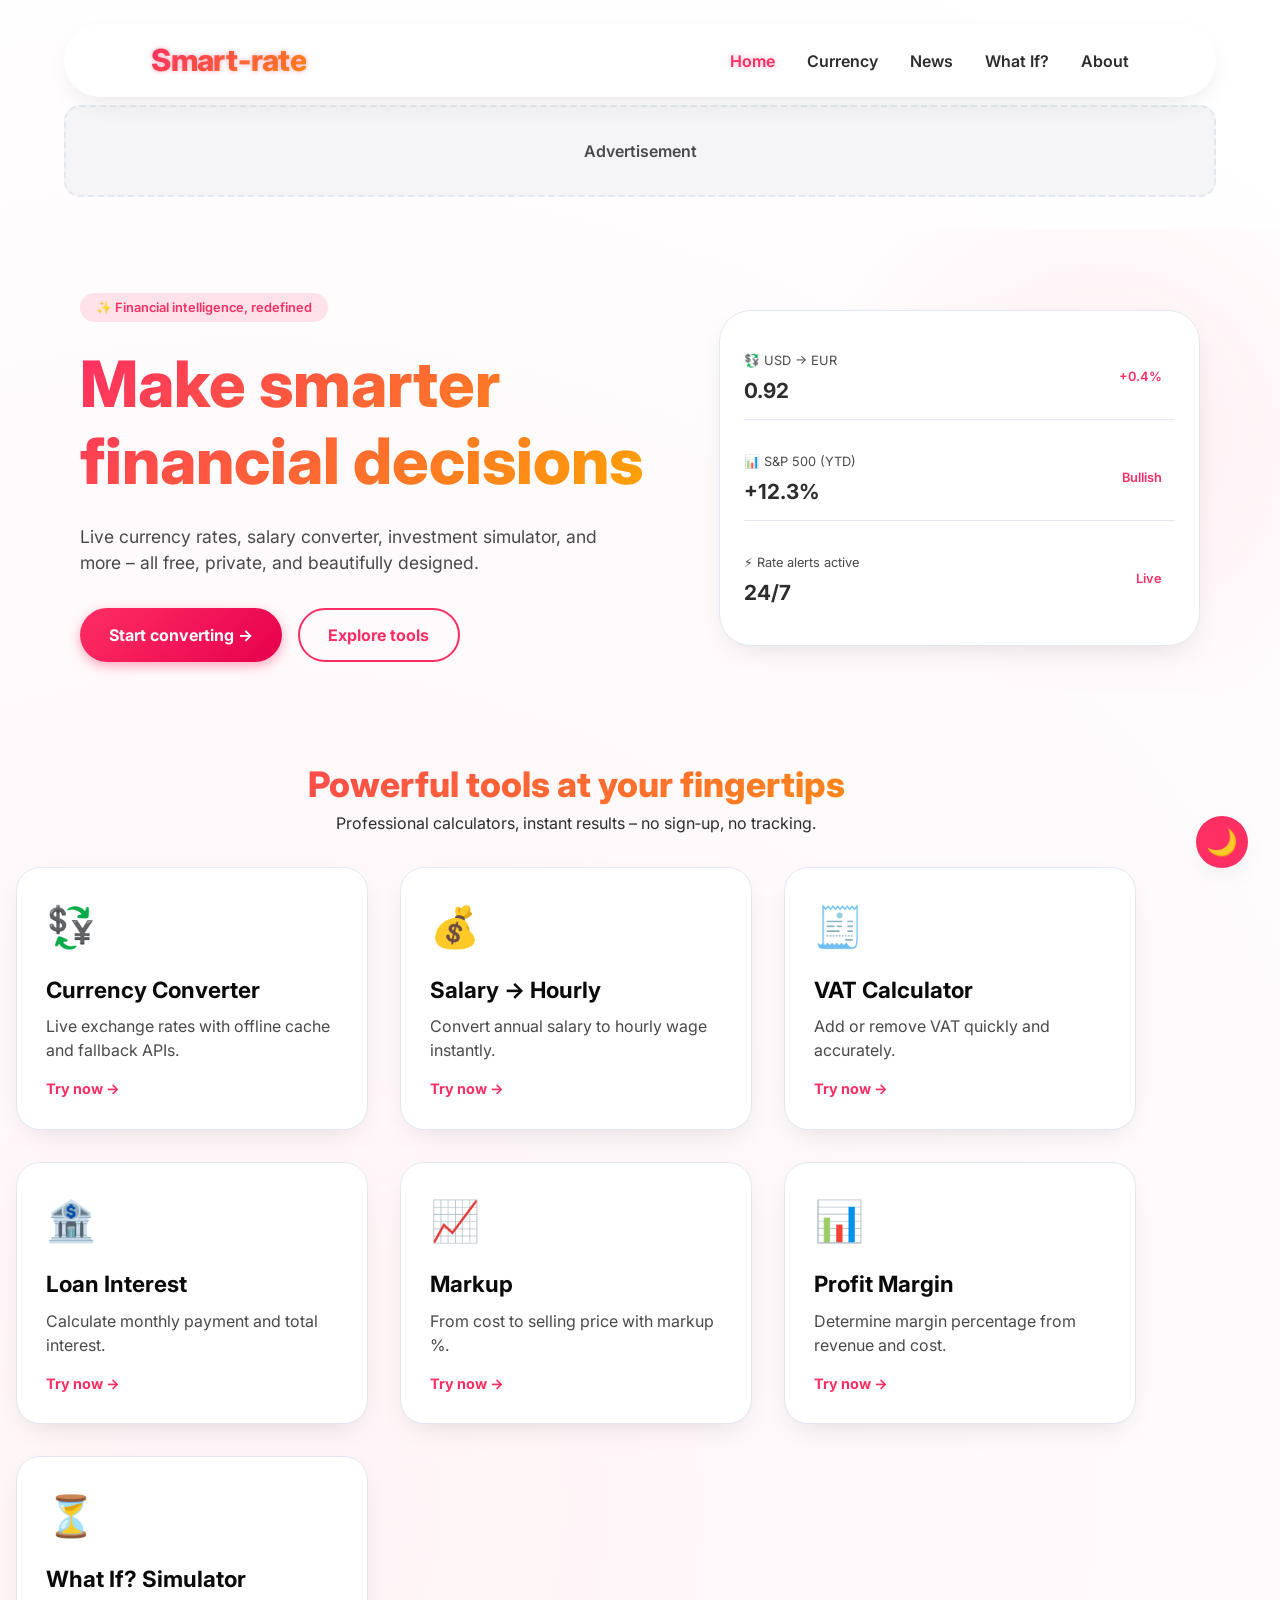
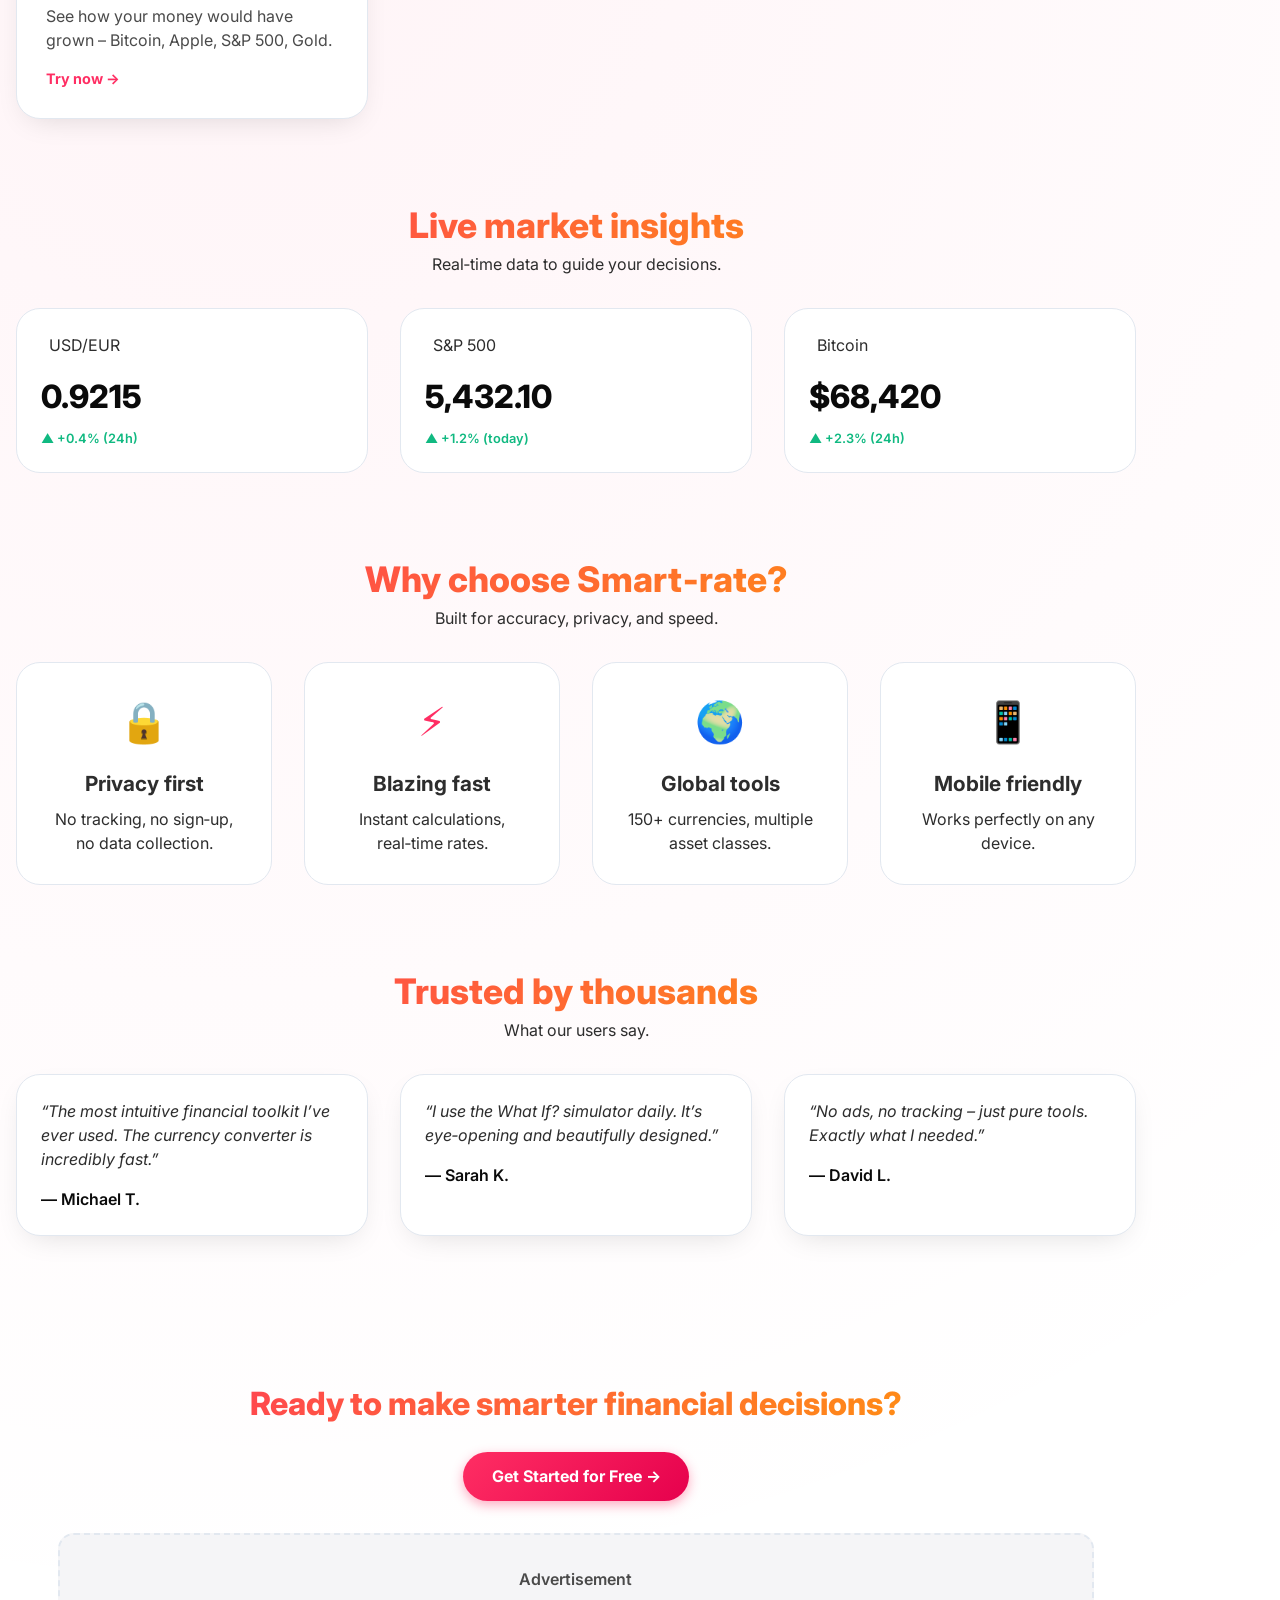
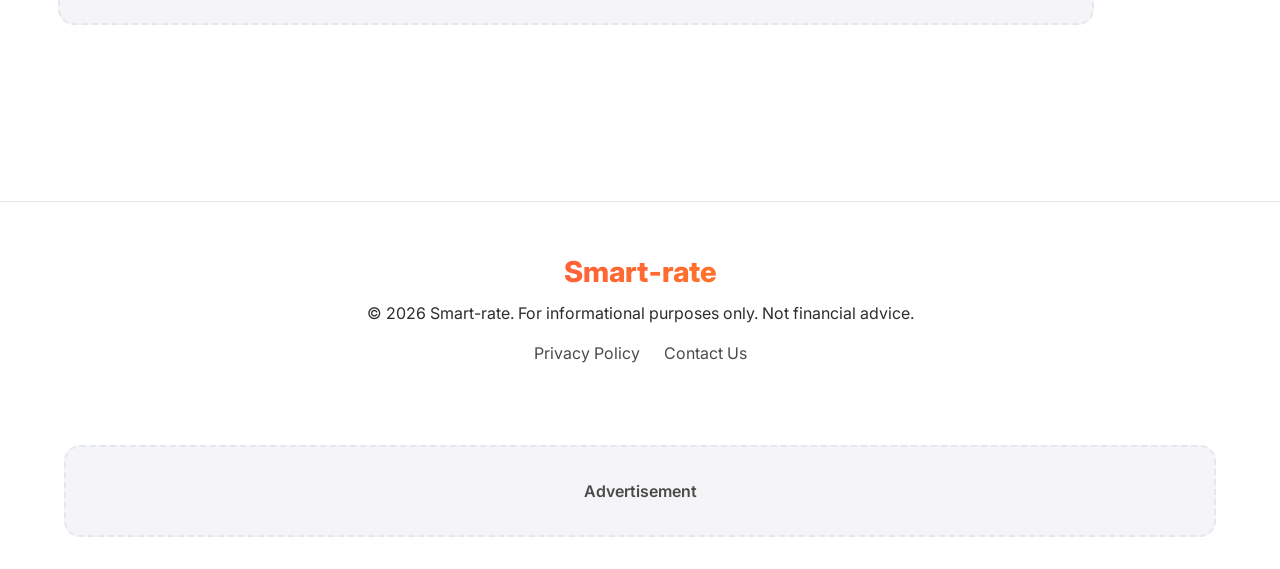
==== index.html @ b4e2e006 "Add files via upload" ====
<!DOCTYPE html>
<html lang="en">
<head>
    <meta charset="UTF-8">
    <meta name="viewport" content="width=device-width, initial-scale=1.0, viewport-fit=cover">
    <title>Smart‑rate – Premium Financial Tools</title>
    <meta name="description" content="Smart‑rate: next‑gen financial calculators, currency converter, investment simulator, and real‑time insights. Beautiful, fast, privacy‑first.">
    <link rel="canonical" href="https://www.smart-rate.com/">
    <meta property="og:title" content="Smart‑rate – Financial Tools">
    <meta property="og:description" content="Free currency converter, financial calculators and investment simulator.">
    <meta name="keywords" content="currency converter, financial calculators, salary to hourly, VAT calculator, loan interest calculator, markup calculator, profit margin, investment simulator, crypto news, free finance tools">
    <!-- ADSENSE_VERIFICATION_CODE_HERE -->
    <link rel="preconnect" href="https://fonts.googleapis.com">
    <link rel="preconnect" href="https://fonts.gstatic.com" crossorigin>
    <link href="https://fonts.googleapis.com/css2?family=Inter:opsz,wght@14..32,300;14..32,400;14..32,500;14..32,600;14..32,700;14..32,800&display=swap" rel="stylesheet">
    <link rel="stylesheet" href="style.css">
    <style>
        /* ===== NEW HOMEPAGE – PREMIUM 2026 FINTECH DESIGN ===== */
        /* Override only specific sections – keep header/footer/global from style.css */

        /* Hero section – new layout */
        .hero {
            padding: 4rem 0 2rem;
            position: relative;
            overflow: hidden;
        }
        .hero::before {
            content: '';
            position: absolute;
            top: -20%;
            right: -10%;
            width: 600px;
            height: 600px;
            background: radial-gradient(circle, var(--primary-soft, rgba(255,46,99,0.08)) 0%, transparent 70%);
            border-radius: 50%;
            z-index: 0;
            pointer-events: none;
        }
        .hero .container {
            position: relative;
            z-index: 2;
        }
        .hero-inner {
            display: flex;
            align-items: center;
            gap: 4rem;
            flex-wrap: wrap;
        }
        .hero-content {
            flex: 1.2;
        }
        .hero-badge {
            background: var(--primary-soft, rgba(255,46,99,0.12));
            color: var(--primary, #ff2e63);
            border-radius: 2rem;
            padding: 0.3rem 1rem;
            font-size: 0.8rem;
            font-weight: 600;
            display: inline-block;
            margin-bottom: 1.5rem;
        }
        .hero h1 {
            font-size: clamp(2.5rem, 5vw, 4rem);
            font-weight: 800;
            line-height: 1.2;
            margin-bottom: 1.5rem;
            background: linear-gradient(135deg, var(--primary), var(--accent));
            -webkit-background-clip: text;
            background-clip: text;
            color: transparent;
        }
        .hero p {
            font-size: 1.1rem;
            color: var(--text-tertiary);
            margin-bottom: 2rem;
            max-width: 90%;
        }
        .hero-buttons {
            display: flex;
            gap: 1rem;
            flex-wrap: wrap;
        }
        .hero-visual {
            flex: 0.9;
            background: var(--surface);
            border-radius: 2rem;
            padding: 1.5rem;
            border: 1px solid var(--border);
            box-shadow: var(--card-shadow);
            backdrop-filter: blur(4px);
        }
        .stat-row {
            display: flex;
            justify-content: space-between;
            align-items: center;
            padding: 0.8rem 0;
            border-bottom: 1px solid var(--border);
        }
        .stat-row:last-child {
            border-bottom: none;
        }
        .stat-info span:first-child {
            font-size: 0.8rem;
            color: var(--text-tertiary);
        }
        .stat-info strong {
            font-size: 1.3rem;
            display: block;
            margin-top: 0.2rem;
        }
        .stat-change {
            font-weight: 600;
            color: var(--primary);
            background: var(--primary-soft);
            padding: 0.2rem 0.8rem;
            border-radius: 2rem;
            font-size: 0.8rem;
        }

        /* Tools section – refined cards (uses existing .card-grid, .card) */
        .tools-section {
            margin: 4rem 0;
        }
        .tools-section .card {
            transition: all 0.3s;
        }
        .tools-section .card:hover {
            transform: translateY(-8px);
            border-color: var(--primary);
        }

        /* Live Insights – new widget style */
        .insights-section {
            margin: 5rem 0;
        }
        .insights-grid {
            display: grid;
            grid-template-columns: repeat(auto-fit, minmax(280px, 1fr));
            gap: 2rem;
            margin: 2rem 0;
        }
        .insight-card {
            background: var(--surface);
            border-radius: 1.5rem;
            padding: 1.5rem;
            border: 1px solid var(--border);
            transition: transform 0.2s, box-shadow 0.2s;
        }
        .insight-card:hover {
            transform: translateY(-4px);
            box-shadow: var(--hover-glow);
        }
        .insight-header {
            display: flex;
            align-items: center;
            gap: 0.5rem;
            margin-bottom: 1rem;
        }
        .insight-header i {
            font-size: 1.5rem;
            color: var(--primary);
        }
        .insight-value {
            font-size: 2rem;
            font-weight: 800;
            color: var(--text-primary);
            margin: 0.5rem 0;
        }
        .insight-trend {
            font-size: 0.8rem;
            font-weight: 600;
        }
        .trend-up { color: #10b981; }
        .trend-down { color: #ef4444; }

        /* Why Choose – feature cards */
        .features-section {
            margin: 5rem 0;
        }
        .features-grid {
            display: grid;
            grid-template-columns: repeat(auto-fit, minmax(240px, 1fr));
            gap: 2rem;
            margin: 2rem 0;
        }
        .feature-card {
            text-align: center;
            background: var(--surface);
            border-radius: 1.5rem;
            padding: 1.8rem;
            border: 1px solid var(--border);
            transition: transform 0.2s;
        }
        .feature-card:hover {
            transform: translateY(-4px);
        }
        .feature-icon {
            font-size: 2.5rem;
            margin-bottom: 1rem;
            color: var(--primary);
        }
        .feature-card h3 {
            font-size: 1.3rem;
            margin-bottom: 0.5rem;
        }

        /* Testimonials */
        .testimonials-section {
            margin: 5rem 0;
        }
        .testimonials-grid {
            display: grid;
            grid-template-columns: repeat(auto-fit, minmax(260px, 1fr));
            gap: 2rem;
            margin: 2rem 0;
        }
        .testimonial-card {
            background: var(--surface);
            border-radius: 1.5rem;
            padding: 1.5rem;
            border: 1px solid var(--border);
            box-shadow: var(--card-shadow);
        }
        .testimonial-text {
            font-style: italic;
            margin-bottom: 1rem;
        }
        .testimonial-author {
            font-weight: 600;
            color: var(--text-primary);
        }

        /* CTA Banner – premium */
        .cta-section {
            text-align: center;
            padding: 4rem 0;
            background: var(--primary-soft);
            border-radius: 1.5rem;
            margin: 5rem 0;
        }
        .cta-section h2 {
            font-size: 2rem;
            font-weight: 800;
            margin-bottom: 1.5rem;
            background: linear-gradient(135deg, var(--primary), var(--accent));
            -webkit-background-clip: text;
            background-clip: text;
            color: transparent;
        }
         button.btn-primary {
            background: var(--primary);
            color: #fff;
            padding: 0.8rem 1.5rem;
            border-radius: 2rem;
            font-weight: 600;
            transition: background 0.3s;
         }
            button.btn-primary:hover {
                background: var(--primary-dark);
            }
        

        /* Responsive adjustments */
        @media (max-width: 768px) {
            .hero-inner {
                flex-direction: column;
                text-align: center;
            }
            .hero p {
                max-width: 100%;
            }
            .hero-buttons {
                justify-content: center;
            }
            .hero-visual {
                width: 100%;
            }
            .insights-grid, .features-grid, .testimonials-grid {
                grid-template-columns: 1fr;
            }
        }
    </style>
</head>
<body class="light-mode">
    <button class="theme-toggle-btn" id="themeToggle" aria-label="Switch theme">🌙</button>

    <header>
        <div class="container header-container">
            <div class="brand">Smart‑rate</div>
            <nav class="main-nav">
                <ul>
                    <li><a href="index.html" class="active">Home</a></li>
                    <li><a href="currency.html">Currency</a></li>
                    <li><a href="news.html">News</a></li>
                    <li><a href="whatif.html">What If?</a></li>
                    <li><a href="about.html">About</a></li>
                </ul>
            </nav>
            <div class="kebab-menu">
                <button class="kebab-button" id="kebabToggle" aria-label="Menu">☰</button>
                <div class="dropdown-content" id="kebabDropdown">
                    <a href="index.html">Home</a>
                    <a href="currency.html">Currency</a>
                    <a href="news.html">News</a>
                    <a href="whatif.html">What If?</a>
                    <a href="about.html">About</a>
                    <a href="privacy.html">Privacy</a>
                    <a href="contact.html">Contact</a>
                </div>
            </div>
        </div>
    </header>

    <main>
        <!-- AD_UNIT_TOP -->
        <div class="ad-container"><div class="ad-placeholder ad-top">Advertisement</div></div>

        <!-- New Hero Section -->
        <section class="hero">
            <div class="container hero-inner">
                <div class="hero-content">
                    <span class="hero-badge">✨ Financial intelligence, redefined</span>
                    <h1>Make smarter financial decisions</h1>
                    <p>Live currency rates, salary converter, investment simulator, and more – all free, private, and beautifully designed.</p>
                    <div class="hero-buttons">
                        <a href="currency.html" class="btn btn-primary">Start converting →</a>
                        <a href="#tools" class="btn btn-secondary">Explore tools</a>
                    </div>
                </div>
                <div class="hero-visual">
                    <div class="stat-row">
                        <div class="stat-info">
                            <span>💱 USD → EUR</span>
                            <strong>0.92</strong>
                        </div>
                        <div class="stat-change">+0.4%</div>
                    </div>
                    <div class="stat-row">
                        <div class="stat-info">
                            <span>📊 S&P 500 (YTD)</span>
                            <strong>+12.3%</strong>
                        </div>
                        <div class="stat-change">Bullish</div>
                    </div>
                    <div class="stat-row">
                        <div class="stat-info">
                            <span>⚡ Rate alerts active</span>
                            <strong>24/7</strong>
                        </div>
                        <div class="stat-change">Live</div>
                    </div>
                </div>
            </div>
        </section>

        <!-- Smart Financial Tools Section -->
        <section id="tools" class="tools-section container">
            <div class="section-header">
                <h2>Powerful tools at your fingertips</h2>
                <p>Professional calculators, instant results – no sign‑up, no tracking.</p>
            </div>
            <div class="card-grid">
                <div class="card"><div class="card-icon">💱</div><h3><a href="currency.html">Currency Converter</a></h3><p>Live exchange rates with offline cache and fallback APIs.</p><a href="currency.html" class="card-link">Try now →</a></div>
                <div class="card"><div class="card-icon">💰</div><h3><a href="salary.html">Salary → Hourly</a></h3><p>Convert annual salary to hourly wage instantly.</p><a href="salary.html" class="card-link">Try now →</a></div>
                <div class="card"><div class="card-icon">🧾</div><h3><a href="vat.html">VAT Calculator</a></h3><p>Add or remove VAT quickly and accurately.</p><a href="vat.html" class="card-link">Try now →</a></div>
                <div class="card"><div class="card-icon">🏦</div><h3><a href="loan.html">Loan Interest</a></h3><p>Calculate monthly payment and total interest.</p><a href="loan.html" class="card-link">Try now →</a></div>
                <div class="card"><div class="card-icon">📈</div><h3><a href="markup.html">Markup</a></h3><p>From cost to selling price with markup %.</p><a href="markup.html" class="card-link">Try now →</a></div>
                <div class="card"><div class="card-icon">📊</div><h3><a href="margin.html">Profit Margin</a></h3><p>Determine margin percentage from revenue and cost.</p><a href="margin.html" class="card-link">Try now →</a></div>
                <div class="card"><div class="card-icon">⏳</div><h3><a href="whatif.html">What If? Simulator</a></h3><p>See how your money would have grown – Bitcoin, Apple, S&P 500, Gold.</p><a href="whatif.html" class="card-link">Try now →</a></div>
            </div>
        </section>

        <!-- Live Finance Insights Section -->
        <section class="insights-section container">
            <div class="section-header">
                <h2>Live market insights</h2>
                <p>Real‑time data to guide your decisions.</p>
            </div>
            <div class="insights-grid">
                <div class="insight-card">
                    <div class="insight-header"><i class="fas fa-dollar-sign"></i> <span>USD/EUR</span></div>
                    <div class="insight-value">0.9215</div>
                    <div class="insight-trend trend-up">▲ +0.4% (24h)</div>
                </div>
                <div class="insight-card">
                    <div class="insight-header"><i class="fas fa-chart-line"></i> <span>S&P 500</span></div>
                    <div class="insight-value">5,432.10</div>
                    <div class="insight-trend trend-up">▲ +1.2% (today)</div>
                </div>
                <div class="insight-card">
                    <div class="insight-header"><i class="fas fa-bitcoin"></i> <span>Bitcoin</span></div>
                    <div class="insight-value">$68,420</div>
                    <div class="insight-trend trend-up">▲ +2.3% (24h)</div>
                </div>
            </div>
        </section>

        <!-- Why Choose Smart-rate Section -->
        <section class="features-section container">
            <div class="section-header">
                <h2>Why choose Smart‑rate?</h2>
                <p>Built for accuracy, privacy, and speed.</p>
            </div>
            <div class="features-grid">
                <div class="feature-card"><div class="feature-icon">🔒</div><h3>Privacy first</h3><p>No tracking, no sign‑up, no data collection.</p></div>
                <div class="feature-card"><div class="feature-icon">⚡</div><h3>Blazing fast</h3><p>Instant calculations, real‑time rates.</p></div>
                <div class="feature-card"><div class="feature-icon">🌍</div><h3>Global tools</h3><p>150+ currencies, multiple asset classes.</p></div>
                <div class="feature-card"><div class="feature-icon">📱</div><h3>Mobile friendly</h3><p>Works perfectly on any device.</p></div>
            </div>
        </section>

        <!-- Testimonials / Trust Section -->
        <section class="testimonials-section container">
            <div class="section-header">
                <h2>Trusted by thousands</h2>
                <p>What our users say.</p>
            </div>
            <div class="testimonials-grid">
                <div class="testimonial-card">
                    <p class="testimonial-text">“The most intuitive financial toolkit I’ve ever used. The currency converter is incredibly fast.”</p>
                    <p class="testimonial-author">— Michael T.</p>
                </div>
                <div class="testimonial-card">
                    <p class="testimonial-text">“I use the What If? simulator daily. It’s eye‑opening and beautifully designed.”</p>
                    <p class="testimonial-author">— Sarah K.</p>
                </div>
                <div class="testimonial-card">
                    <p class="testimonial-text">“No ads, no tracking – just pure tools. Exactly what I needed.”</p>
                    <p class="testimonial-author">— David L.</p>
                </div>
            </div>
        </section>

        <!-- CTA Banner -->
        <section class="cta-section container">
            <h2>Ready to make smarter financial decisions?</h2>
            <a href="currency.html" class="btn btn-primary">Get Started for Free →</a>

        <!-- AD_UNIT_MIDDLE -->
        <div class="ad-container"><div class="ad-placeholder ad-middle">Advertisement</div></div>
    </main>

    <footer>
        <div class="container footer-content">
            <div class="footer-brand">Smart‑rate</div>
            <p>&copy; 2025 Smart-rate. For informational purposes only. Not financial advice.</p>
            <div class="footer-links">
                <a href="privacy.html">Privacy Policy</a>
                <a href="contact.html">Contact Us</a>
            </div>
        </div>
    </footer>

    <div class="ad-container"><div class="ad-placeholder ad-bottom">Advertisement</div></div>

    <script src="main.js"></script>
</body>
</html>
---- style.css ----
/* ========== SMART-RATE – SPICY FIXED CSS ========== */

/* ----- LIGHT MODE (default) ----- */
:root {
    --primary: #ff2e63;
    --primary-dark: #e6004d;
    --primary-glow: rgba(255, 46, 99, 0.4);
    --accent: #ffa500;
    --bg: #ffffff;
    --surface: #ffffff;
    --surface-variant: #f5f5f7;
    --border: #e2e8f0;
    --text-primary: #0a0a0a;
    --text-secondary: #2d2d2d;
    --text-tertiary: #4a4a4a;
    --card-shadow: 0 10px 30px -12px rgba(0, 0, 0, 0.15);
    --hover-glow: 0 0 15px var(--primary-glow);
    --gradient-bg: radial-gradient(circle at 20% 40%, rgba(255,46,99,0.05), transparent 70%);
}



/* ----- RESET & GLOBAL ----- */
* {
    margin: 0;
    padding: 0;
    box-sizing: border-box;
    transition: background-color 0.3s ease, color 0.2s ease, border-color 0.2s ease;
}

body {
    font-family: 'Inter', system-ui, sans-serif;
    background: var(--bg);
    color: var(--text-secondary);
    line-height: 1.5;
    scroll-behavior: smooth;
    background-image: var(--gradient-bg);
}

.container {
    width: 90%;
    max-width: 1280px;
    margin: 0 auto;
    padding: 0 1rem;
}

/* ----- THEME TOGGLE BUTTON (spicy) ----- */
.theme-toggle-btn {
    position: fixed;
    bottom: 2rem;
    right: 2rem;
    z-index: 1000;
    background: var(--primary);
    border: none;
    width: 52px;
    height: 52px;
    border-radius: 50%;
    font-size: 1.6rem;
    cursor: pointer;
    box-shadow: var(--card-shadow);
    transition: 0.2s;
    color: white;
    display: flex;
    align-items: center;
    justify-content: center;
}
.theme-toggle-btn:hover {
    transform: scale(1.1);
    box-shadow: var(--hover-glow);
}

/* ----- HEADER (glass, fixed) ----- */
header {
    position: sticky;
    top: 1.5rem;
    z-index: 50;
    width: 90%;
    max-width: 1280px;
    margin: 0 auto;
    background: rgba(255, 255, 255, 0.8);
    backdrop-filter: blur(16px);
    border-radius: 3rem;
    border: 1px solid rgba(255,255,255,0.3);
    box-shadow: var(--card-shadow);
}


.header-container {
    display: flex;
    align-items: center;
    justify-content: space-between;
    padding: 0.8rem 1.8rem;
}

.brand {
    font-size: 1.9rem;
    font-weight: 800;
    background: linear-gradient(135deg, var(--primary), var(--accent));
    -webkit-background-clip: text;
    background-clip: text;
    color: transparent;
    letter-spacing: -0.02em;
    text-shadow: 0 0 5px var(--primary-glow);
}

.main-nav ul {
    display: flex;
    gap: 2rem;
    list-style: none;
}

.main-nav a {
    text-decoration: none;
    font-weight: 600;
    color: var(--text-secondary);
    transition: 0.2s;
}
.main-nav a:hover, .main-nav a.active {
    color: var(--primary);
    text-shadow: 0 0 6px var(--primary-glow);
}

/* kebab menu (mobile) */
.kebab-menu { display: none; position: relative; }
.kebab-button { background: none; border: none; font-size: 2rem; cursor: pointer; color: var(--text-secondary); }
.dropdown-content { display: none; position: absolute; right: 0; top: 3rem; background: var(--surface); border: 1px solid var(--border); border-radius: 1rem; padding: 0.5rem; min-width: 140px; backdrop-filter: blur(8px); z-index: 200; }
.dropdown-content a { display: block; padding: 0.6rem 1rem; text-decoration: none; color: var(--text-secondary); }
.dropdown-content a:hover { background: var(--primary-soft); color: var(--primary); }
.show { display: block; }

/* ----- HERO (intense glow) ----- */
.hero {
    padding: 5rem 0 4rem;
    position: relative;
}
.hero-inner {
    display: flex;
    align-items: center;
    gap: 3rem;
    flex-wrap: wrap;
}
.hero-content { flex: 1; min-width: 280px; }
.hero-badge {
    background: var(--primary-soft);
    color: var(--primary);
    padding: 0.25rem 1rem;
    border-radius: 2rem;
    font-weight: 600;
    font-size: 0.85rem;
    display: inline-block;
    margin-bottom: 1rem;
}
.hero h1 {
    font-size: clamp(2.5rem, 5vw, 4rem);
    font-weight: 800;
    line-height: 1.2;
    background: linear-gradient(135deg, var(--primary), var(--accent));
    -webkit-background-clip: text;
    background-clip: text;
    color: transparent;
    margin-bottom: 1.5rem;
}
.hero p {
    font-size: 1.2rem;
    color: var(--text-tertiary);
    margin-bottom: 2rem;
}
.hero-buttons {
    display: flex;
    gap: 1rem;
    flex-wrap: wrap;
}
.btn {
    padding: 0.8rem 1.8rem;
    border-radius: 3rem;
    font-weight: 700;
    text-decoration: none;
    transition: 0.2s;
    display: inline-flex;
    align-items: center;
    gap: 0.5rem;
}
.btn-primary {
    background: linear-gradient(135deg, var(--primary), var(--primary-dark));
    color: white;
    box-shadow: 0 4px 12px var(--primary-glow);
}
.btn-primary:hover {
    transform: translateY(-3px);
    box-shadow: 0 8px 20px var(--primary-glow);
}
.btn-secondary {
    background: transparent;
    border: 2px solid var(--primary);
    color: var(--primary);
}
.btn-secondary:hover {
    background: var(--primary);
    color: white;
    border-color: transparent;
}
.hero-visual { flex: 1; min-width: 260px; display: flex; flex-direction: column; gap: 1rem; }
.floating-card {
    background: var(--surface);
    border-radius: 1.5rem;
    padding: 1.2rem;
    box-shadow: var(--card-shadow);
    border: 1px solid var(--border);
    backdrop-filter: blur(4px);
    transition: 0.2s;
}
.floating-card strong { font-size: 1.5rem; display: block; margin: 0.3rem 0; }
.floating-card:hover { transform: translateY(-5px); box-shadow: var(--hover-glow); }
.delay-1 { align-self: flex-end; animation-delay: 1s; }
@keyframes float {
    0% { transform: translateY(0px); }
    50% { transform: translateY(-8px); }
    100% { transform: translateY(0px); }
}
.floating-card { animation: float 4s infinite ease-in-out; }

/* ----- CARDS (for calculators) ----- */
.section-header { text-align: center; margin: 4rem 0 2rem; }
.section-header h2 { font-size: 2.2rem; font-weight: 800; background: linear-gradient(135deg, var(--primary), var(--accent)); -webkit-background-clip: text; background-clip: text; color: transparent; }

/* Card grid – perfect alignment */
.card-grid {
    display: grid;
    grid-template-columns: repeat(auto-fit, minmax(300px, 1fr));
    gap: 2rem;
    margin: 2rem 0;
}

/* Each card as a flex column */
.card {
    display: flex;
    flex-direction: column;
    height: 100%; /* ensures all cards in the same row are equal height */
    background: var(--surface);
    border-radius: 1.5rem;
    padding: 1.8rem;
    border: 1px solid var(--border);
    transition: all 0.25s;
    box-shadow: var(--card-shadow);
}

/* Push the "Try now" link to the bottom */
.card p {
    flex-grow: 1; /* takes remaining space */
    margin-bottom: 1rem;
}

.card-link {
    margin-top: auto; /* sticks to bottom */
}
.card:hover {
    transform: translateY(-8px);
    border-color: var(--primary);
    box-shadow: var(--hover-glow);
}
.card-icon { font-size: 2.5rem; margin-bottom: 1rem; }
.card h3 { font-size: 1.4rem; margin-bottom: 0.5rem; }
.card h3 a { text-decoration: none; color: var(--text-primary); }
.card h3 a:hover { color: var(--primary); }
.card p { color: var(--text-tertiary); margin-bottom: 1rem; }
.card-link { font-weight: 700; color: var(--primary); text-decoration: none; font-size: 0.9rem; }

/* ----- FORMS & CALCULATOR CARDS ----- */
.form-group {
    margin-bottom: 1.2rem;
}

label {
    display: block;
    font-weight: 600;
    margin-bottom: 0.3rem;
    color: var(--text-secondary);
}
input, select {
    width: 100%;
    padding: 0.7rem 1rem;
    border-radius: 0.8rem;
    border: 1px solid var(--border);
    background: var(--bg);
    color: var(--text-primary);
    font-size: 1rem;
}
input:focus, select:focus {
    outline: none;
    border-color: var(--primary);
}
button {
    background: var(--primary);
    color: white;
    border: none;
    padding: 0.8rem 1.5rem;
    border-radius: 2rem;
    font-weight: 600;
    cursor: pointer;
    transition: 0.2s;
    width: 100%;
}
button:hover {
    background: var(--primary-dark);
    transform: translateY(-2px);
}
.result-area {
    margin-top: 1.5rem;
    padding: 1rem;
    background: var(--surface-variant);
    border-radius: 1rem;
    text-align: center;
    font-weight: 500;
}

/* ----- AD PLACEHOLDERS ----- */
.ad-container { width: 90%; max-width: 1200px; margin: 2rem auto; }
.ad-placeholder {
    background: var(--surface-variant);
    border: 2px dashed var(--border);
    padding: 2rem;
    text-align: center;
    border-radius: 1rem;
    color: var(--text-tertiary);
    font-weight: 600;
}

/* ----- FOOTER ----- */
footer {
    background: var(--surface);
    border-top: 1px solid var(--border);
    padding: 3rem 0;
    margin-top: 4rem;
}
.footer-brand { font-size: 1.8rem; font-weight: 800; background: linear-gradient(135deg, var(--primary), var(--accent)); -webkit-background-clip: text; background-clip: text; color: transparent; margin-bottom: 0.5rem; }
.footer-content { text-align: center; }
.footer-links { display: flex; justify-content: center; gap: 1.5rem; margin-top: 1rem; }
.footer-links a { text-decoration: none; color: var(--text-tertiary); }
.footer-links a:hover { color: var(--primary); }

/* ----- RESPONSIVE ----- */
@media (max-width: 768px) {
    .main-nav { display: none; }
    .kebab-menu { display: block; }
    .hero-inner { flex-direction: column; text-align: center; }
    .hero-buttons { justify-content: center; }
    .delay-1 { align-self: center; }
    .card-grid { grid-template-columns: 1fr; }
    .footer-links { flex-direction: column; gap: 0.8rem; }
    .theme-toggle-btn { bottom: 1rem; right: 1rem; width: 44px; height: 44px; font-size: 1.2rem; }
}
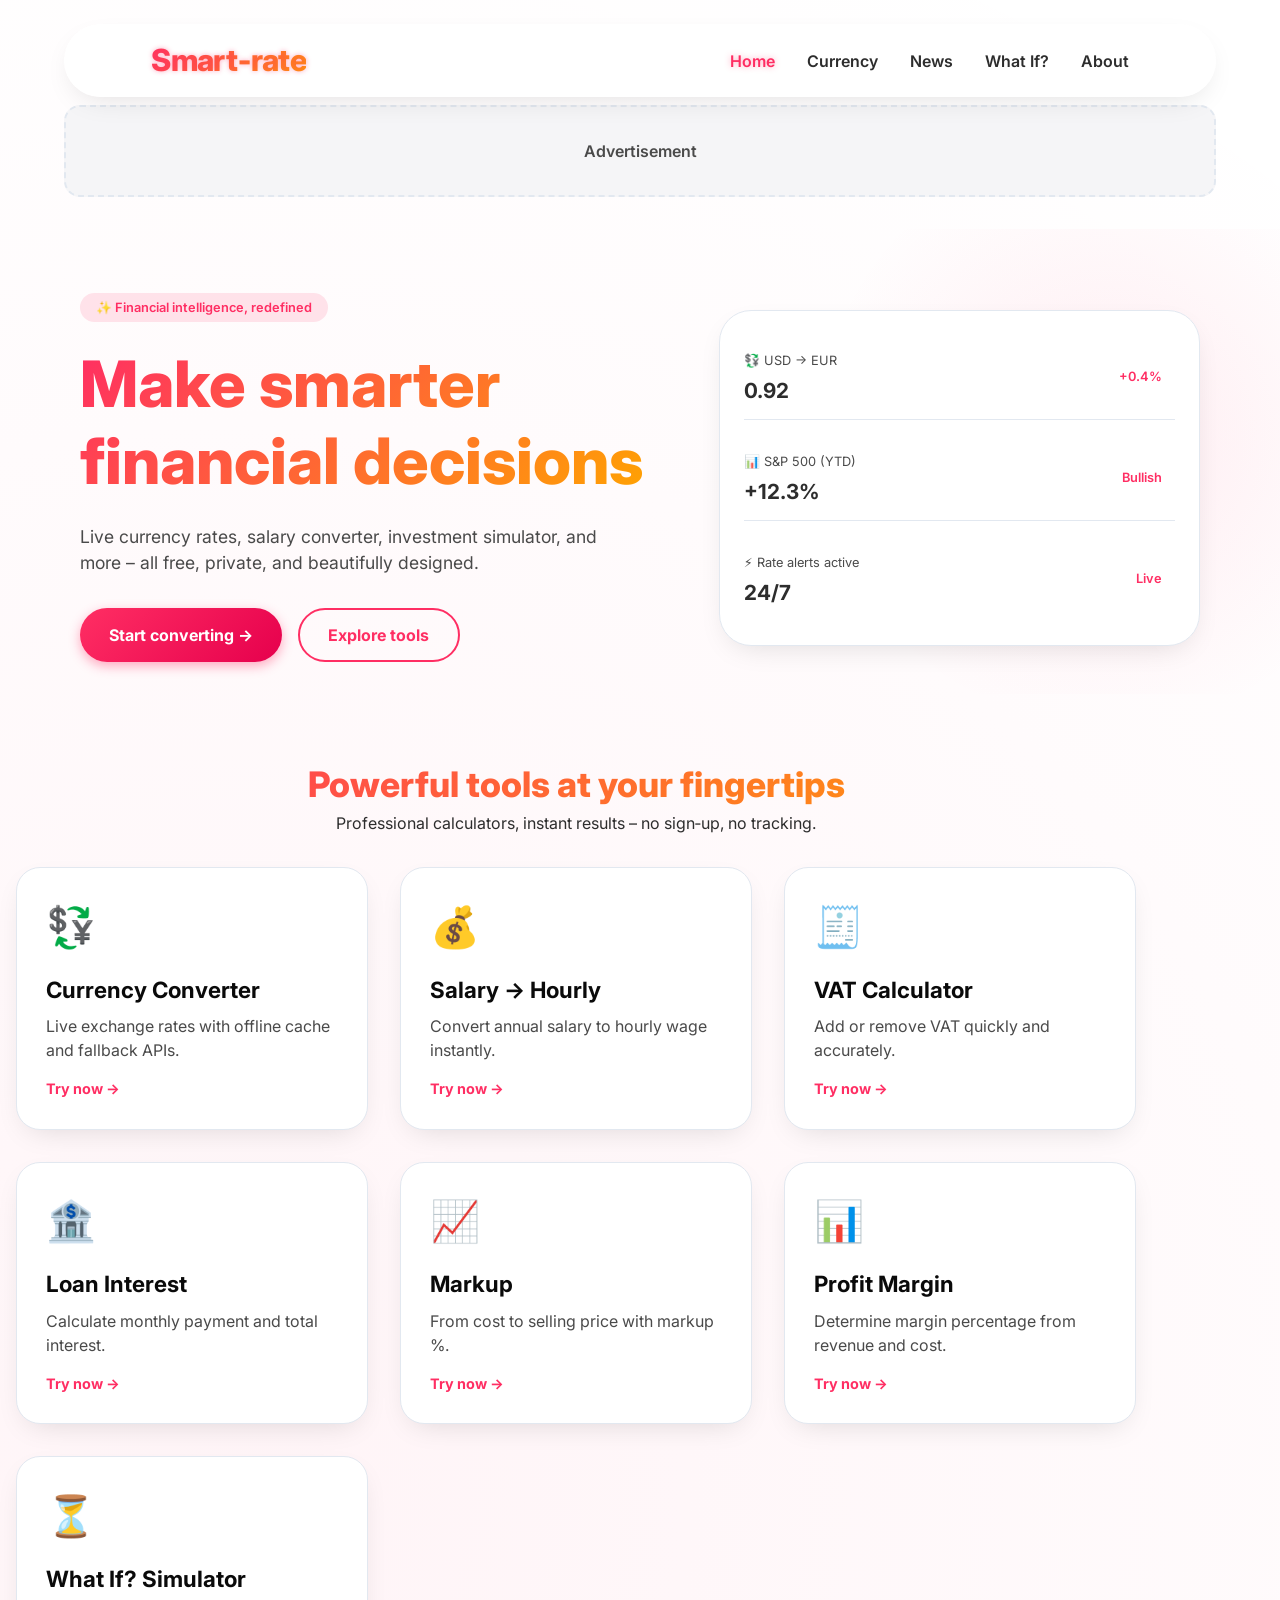
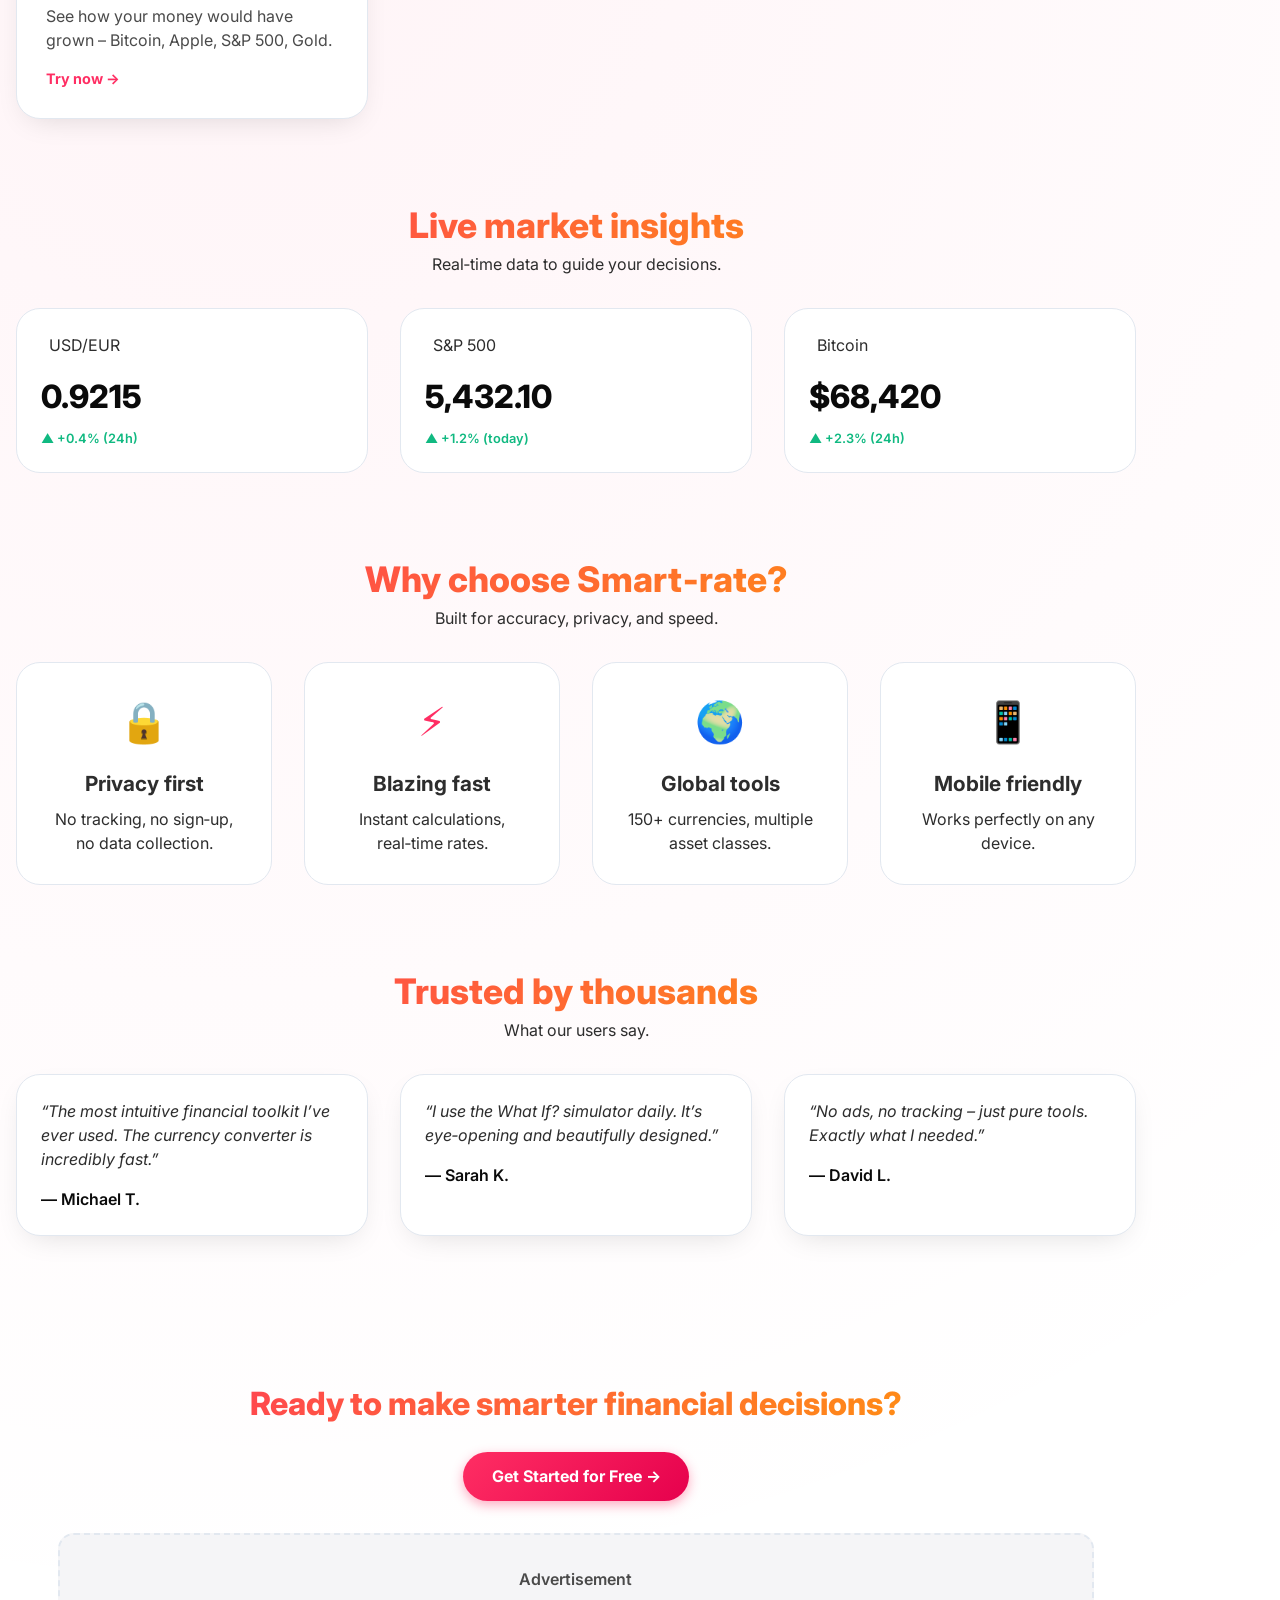
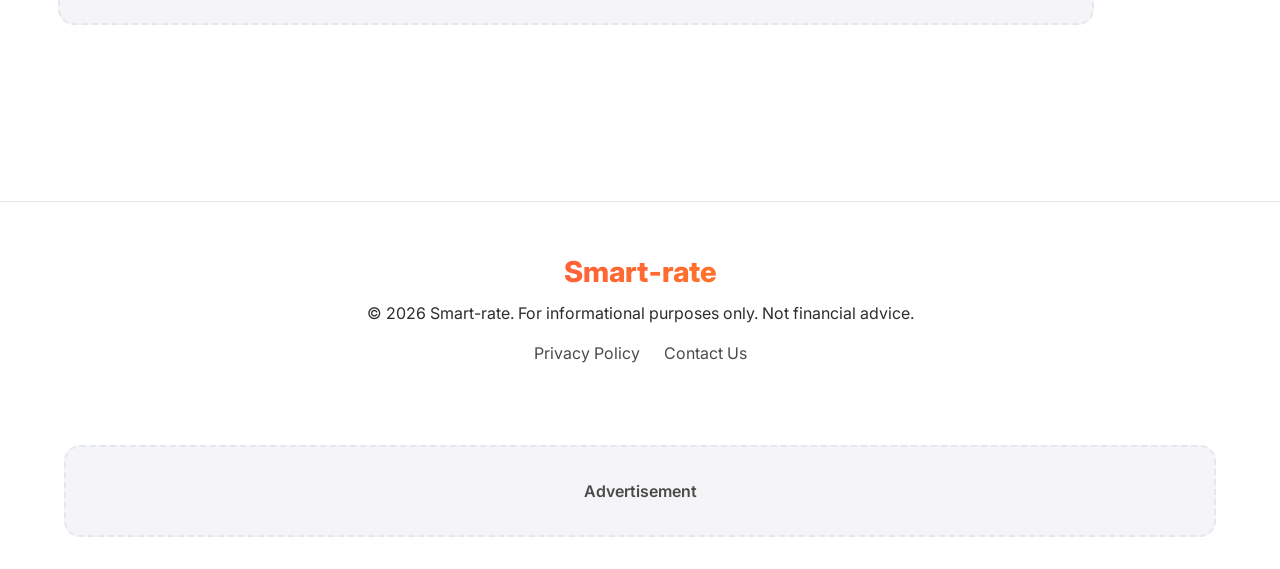
==== commit 5c4e73dc: "Update print statement from 'Hello' to 'Goodbye'" ====
--- a/index.html
+++ b/index.html
@@ -281,8 +281,7 @@
         }
     </style>
 </head>
-<body class="light-mode">
-    <button class="theme-toggle-btn" id="themeToggle" aria-label="Switch theme">🌙</button>
+
 
     <header>
         <div class="container header-container">
@@ -455,4 +454,4 @@
 
     <script src="main.js"></script>
 </body>
-</html>+</html>
